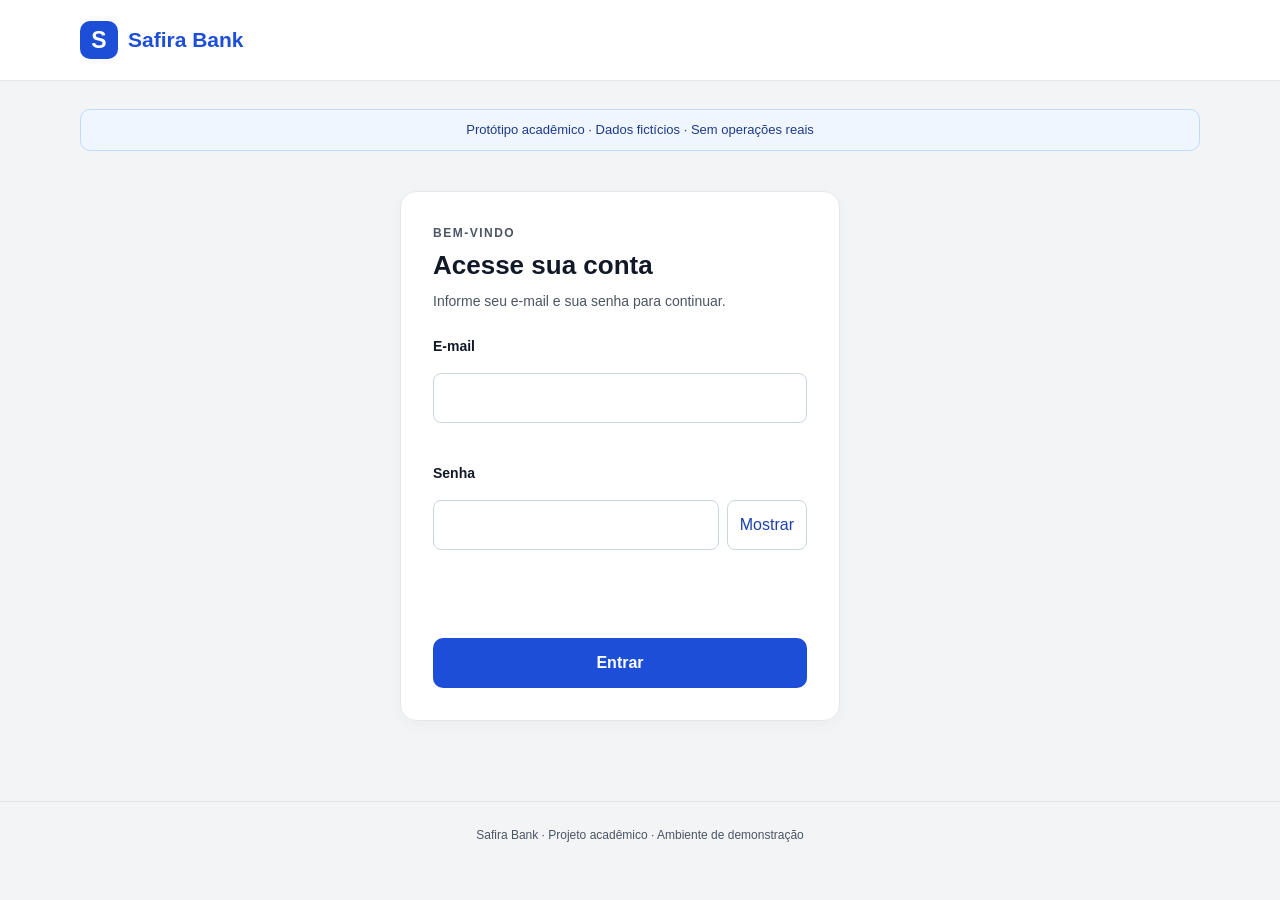
==== src/main/resources/static/index.html @ 4977d61d "Subindo Git" ====
<!DOCTYPE html>
<html lang="pt-BR">
<head>
    <meta charset="UTF-8">
    <meta name="viewport" content="width=device-width, initial-scale=1.0">

    <title>Safira Bank | Login</title>

    <link rel="stylesheet" href="css/style.css">
    <script src="js/app.js" defer></script>

    <style>
        .area-login {
            max-width: 480px;
            margin: 40px auto;
        }

        .cartao-login {
            padding: 32px;
        }

        .formulario-login {
            display: grid;
            gap: 20px;
            margin-top: 24px;
        }

        .formulario-login .campo {
            display: grid;
            gap: 8px;
        }

        .formulario-login label {
            font-weight: 600;
        }

        .formulario-login input {
            box-sizing: border-box;
            width: 100%;
            min-width: 0;
            padding: 12px;
            border: 1px solid #cbd5e1;
            border-radius: 8px;
            font: inherit;
        }

        .formulario-login input:focus-visible,
        .formulario-login button:focus-visible {
            outline: 3px solid #2563eb;
            outline-offset: 3px;
        }

        .grupo-senha {
            display: flex;
            align-items: stretch;
            gap: 8px;
        }

        .grupo-senha input {
            flex: 1;
        }

        .alternar-senha {
            padding: 0 12px;
            border: 1px solid #cbd5e1;
            border-radius: 8px;
            background: #fff;
            color: #1e40af;
            cursor: pointer;
            font: inherit;
        }

        .mensagem-login {
            min-height: 24px;
            margin: 0;
            overflow-wrap: anywhere;
        }
    </style>
</head>

<body>

<a class="pular-conteudo" href="#conteudo">
    Pular para o conteúdo
</a>

<header class="cabecalho-app">
    <div class="container cabecalho-conteudo">
        <a
            class="marca-app"
            href="index.html"
            aria-label="Safira Bank — Login"
        >
            <span class="icone-marca" aria-hidden="true">S</span>
            <span>Safira Bank</span>
        </a>
    </div>
</header>

<main id="conteudo" class="container conteudo-app" tabindex="-1">

    <div class="faixa-demonstracao">
        Protótipo acadêmico · Dados fictícios · Sem operações reais
    </div>

    <div class="area-login">
        <section
            class="cartao cartao-login"
            aria-labelledby="titulo-login"
        >
            <p class="sobretitulo">BEM-VINDO</p>

            <h1 id="titulo-login">Acesse sua conta</h1>

            <p class="texto-secundario">
                Informe seu e-mail e sua senha para continuar.
            </p>

            <noscript>
                <p>
                    Ative o JavaScript para realizar o login.
                </p>
            </noscript>

            <form
                id="form-login"
                class="formulario-login"
                method="post"
            >
                <div class="campo">
                    <label for="email">E-mail</label>

                    <input
                        id="email"
                        name="email"
                        type="email"
                        autocomplete="username"
                        autocapitalize="none"
                        spellcheck="false"
                        required
                    >
                </div>

                <div class="campo">
                    <label for="senha">Senha</label>

                    <div class="grupo-senha">
                        <input
                            id="senha"
                            name="senha"
                            type="password"
                            autocomplete="current-password"
                            required
                        >

                        <button
                            id="alternar-senha"
                            class="alternar-senha"
                            type="button"
                            aria-label="Mostrar senha"
                            aria-controls="senha"
                            aria-pressed="false"
                        >
                            Mostrar
                        </button>
                    </div>
                </div>

                <p
                    id="mensagem-login"
                    class="mensagem-login"
                    role="status"
                    aria-live="polite"
                    aria-atomic="true"
                ></p>

                <button
                    class="botao botao-primario"
                    type="submit"
                >
                    Entrar
                </button>
            </form>
        </section>
    </div>

</main>

<footer class="rodape-app">
    <div class="container">
        Safira Bank · Projeto acadêmico · Ambiente de demonstração
    </div>
</footer>

</body>
</html>
---- src/main/resources/static/css/style.css ----
:root {
    --cor-primaria: #1d4ed8;
    --cor-primaria-escura: #1e40af;
    --cor-fundo: #f3f4f6;
    --cor-superficie: #ffffff;
    --cor-texto: #111827;
    --cor-secundaria: #4b5563;
    --cor-borda: #d1d5db;
    --cor-foco: #93c5fd;
}

* {
    box-sizing: border-box;
}

body {
    margin: 0;
    font-family: Arial, Helvetica, sans-serif;
    color: var(--cor-texto);
    background-color: var(--cor-fundo);
    line-height: 1.5;
}

button,
input,
select,
textarea {
    font: inherit;
}

button,
a,
input {
    -webkit-tap-highlight-color: transparent;
}

.pagina-login {
    min-height: 100vh;
    min-height: 100dvh;
    display: flex;
    align-items: center;
    justify-content: center;
    padding: 32px 16px;
    background: radial-gradient(circle at top left, #dbeafe, transparent 45%),
    var(--cor-fundo);
}

.cartao-login {
    width: 100%;
    max-width: 440px;
    padding: 36px;
    background-color: var(--cor-superficie);
    border: 1px solid #e5e7eb;
    border-radius: 20px;
    box-shadow: 0 16px 48px rgba(15, 23, 42, 0.08);
}

.cabecalho-login {
    text-align: center;
    margin-bottom: 28px;
}

.simbolo-marca {
    width: 52px;
    height: 52px;
    display: grid;
    place-items: center;
    margin: 0 auto 12px;
    border-radius: 14px;
    background-color: var(--cor-primaria);
    color: white;
    font-size: 28px;
    font-weight: 700;
}

.nome-marca {
    margin: 0 0 24px;
    color: var(--cor-primaria);
    font-size: 22px;
    font-weight: 700;
}

h1 {
    margin: 0 0 10px;
    font-size: 26px;
    line-height: 1.2;
}

.texto-secundario {
    margin: 0;
    color: var(--cor-secundaria);
    font-size: 14px;
}

.campo {
    margin-bottom: 20px;
}

.campo label {
    display: block;
    margin-bottom: 8px;
    font-size: 14px;
    font-weight: 600;
}

.campo input {
    width: 100%;
    min-height: 48px;
    padding: 12px 14px;
    border: 1px solid var(--cor-borda);
    border-radius: 10px;
    background-color: white;
    color: var(--cor-texto);
}

.campo input::placeholder {
    color: #6b7280;
}

.campo input:focus {
    border-color: var(--cor-primaria);
    outline: 3px solid #dbeafe;
}

.campo-senha {
    position: relative;
}

.campo-senha input {
    padding-right: 96px;
}

.botao-mostrar-senha {
    position: absolute;
    top: 50%;
    right: 10px;
    transform: translateY(-50%);
    min-height: 36px;
    padding: 6px;
    border: none;
    border-radius: 6px;
    background: transparent;
    color: var(--cor-primaria);
    font-size: 13px;
    font-weight: 600;
    cursor: pointer;
}

.botao {
    display: inline-flex;
    align-items: center;
    justify-content: center;
    min-height: 48px;
    padding: 12px 20px;
    border: 1px solid transparent;
    border-radius: 10px;
    font-weight: 600;
    text-decoration: none;
    cursor: pointer;
    transition: background-color 0.2s;
}

.botao-primario {
    background-color: var(--cor-primaria);
    color: white;
}

.botao-primario:hover {
    background-color: var(--cor-primaria-escura);
}

#form-login .botao {
    width: 100%;
    margin-top: 4px;
}

button:focus-visible,
a:focus-visible {
    outline: 3px solid var(--cor-foco);
    outline-offset: 3px;
}

.aviso-prototipo {
    margin-top: 24px;
    padding: 14px;
    border: 1px solid #bfdbfe;
    border-radius: 10px;
    background-color: #eff6ff;
    color: #1e3a8a;
    font-size: 12px;
}

.aviso-prototipo p {
    margin: 6px 0 0;
}

.rodape-login {
    margin-top: 24px;
    color: var(--cor-secundaria);
    font-size: 12px;
    text-align: center;
}

@media (max-width: 480px) {
    .cartao-login {
        padding: 28px 22px;
    }

    h1 {
        font-size: 24px;
    }
}

/* Cabeçalho das páginas de operação */

.cabecalho-pagina {
    margin-bottom: 28px;
}

.cabecalho-pagina h1 {
    margin-bottom: 12px;
    font-size: 30px;
}

.link-voltar {
    display: inline-flex;
    align-items: center;
    gap: 6px;
    margin-bottom: 24px;
    border-radius: 4px;
    color: var(--cor-secundaria);
    font-size: 14px;
    text-decoration: none;
}

.link-voltar:hover {
    color: var(--cor-primaria);
    text-decoration: underline;
}

/* Etapas */

.etapas {
    display: flex;
    flex-wrap: wrap;
    gap: 24px;
    margin: 0 0 28px;
    padding: 0;
    list-style: none;
}

.etapa {
    display: flex;
    align-items: center;
    gap: 10px;
    color: var(--cor-secundaria);
    font-size: 14px;
}

.numero-etapa {
    width: 32px;
    height: 32px;
    display: grid;
    place-items: center;
    flex-shrink: 0;
    border: 1px solid var(--cor-borda);
    border-radius: 50%;
    background-color: white;
    font-weight: 700;
}

.etapa-atual {
    color: var(--cor-primaria);
    font-weight: 700;
}

.etapa-atual .numero-etapa {
    border-color: var(--cor-primaria);
    background-color: var(--cor-primaria);
    color: white;
}

/* Formulário de transferência */

.grade-transferencia {
    display: grid;
    grid-template-columns: minmax(0, 1.8fr) minmax(0, 1fr);
    align-items: start;
    gap: 24px;
}

.introducao-formulario {
    margin-bottom: 28px;
}

.grupo-formulario {
    min-width: 0;
    margin: 0 0 24px;
    padding: 0;
    border: none;
}

.grupo-formulario legend {
    width: 100%;
    margin-bottom: 18px;
    padding: 0 0 10px;
    border-bottom: 1px solid #e5e7eb;
    color: var(--cor-texto);
    font-size: 15px;
    font-weight: 700;
}

.grade-campos {
    display: grid;
    grid-template-columns: 1fr 1fr;
    gap: 20px;
}

.ajuda-campo {
    display: block;
    margin-top: 8px;
    color: var(--cor-secundaria);
    font-size: 12px;
    line-height: 1.5;
}

.rotulo-opcional {
    color: var(--cor-secundaria);
    font-size: 12px;
    font-weight: 400;
}

.campo textarea {
    display: block;
    width: 100%;
    min-height: 100px;
    padding: 12px 14px;
    border: 1px solid var(--cor-borda);
    border-radius: 10px;
    background-color: white;
    color: var(--cor-texto);
    resize: vertical;
}

.campo textarea::placeholder {
    color: #6b7280;
}

.campo textarea:focus {
    border-color: var(--cor-primaria);
    outline: 3px solid #dbeafe;
}

.acoes-formulario {
    display: flex;
    justify-content: space-between;
    gap: 16px;
    padding-top: 24px;
    border-top: 1px solid #e5e7eb;
}

.botao-secundario {
    border-color: var(--cor-borda);
    background-color: white;
    color: var(--cor-texto);
}

.botao-secundario:hover {
    background-color: #f3f4f6;
}

/* Resumo lateral */

.coluna-lateral {
    display: grid;
    gap: 20px;
}

.lista-resumo {
    margin: 24px 0;
}

.lista-resumo > div {
    display: flex;
    justify-content: space-between;
    gap: 16px;
    margin-bottom: 12px;
    font-size: 14px;
}

.lista-resumo dt {
    color: var(--cor-secundaria);
}

.lista-resumo dd {
    margin: 0;
    font-weight: 600;
    overflow-wrap: anywhere;
}

.saldo-lateral {
    padding-top: 20px;
    border-top: 1px solid #e5e7eb;
}

.saldo-lateral p {
    margin: 0 0 6px;
    color: var(--cor-secundaria);
    font-size: 13px;
}

.saldo-lateral strong {
    color: var(--cor-primaria);
    font-size: 26px;
}

.aviso-lateral {
    margin-top: 0;
}

/* Ajustes para dispositivos menores */

@media (max-width: 850px) {
    .grade-transferencia {
        grid-template-columns: 1fr;
    }
}

@media (max-width: 560px) {
    .cabecalho-pagina h1 {
        font-size: 26px;
    }

    .grade-campos {
        grid-template-columns: 1fr;
        gap: 0;
    }

    .etapas {
        gap: 16px;
    }

    .etapa {
        font-size: 12px;
    }

    .acoes-formulario {
        flex-direction: column-reverse;
    }

    .acoes-formulario .botao {
        width: 100%;
    }
}

/* Estrutura compartilhada das páginas internas */

.container {
    width: min(1120px, calc(100% - 40px));
    margin-inline: auto;
}

.pular-conteudo {
    position: absolute;
    top: -100px;
    left: 16px;
    z-index: 10;
    padding: 12px 16px;
    border-radius: 8px;
    background-color: white;
    color: var(--cor-primaria);
}

.pular-conteudo:focus {
    top: 12px;
}

.cabecalho-app {
    background-color: white;
    border-bottom: 1px solid #e5e7eb;
}

.cabecalho-conteudo {
    min-height: 80px;
    display: flex;
    align-items: center;
    justify-content: space-between;
    gap: 24px;
}

.marca-app {
    display: inline-flex;
    align-items: center;
    gap: 10px;
    color: var(--cor-primaria);
    font-size: 21px;
    font-weight: 700;
    text-decoration: none;
    white-space: nowrap;
}

.icone-marca {
    width: 38px;
    height: 38px;
    display: grid;
    place-items: center;
    border-radius: 10px;
    background-color: var(--cor-primaria);
    color: white;
    font-size: 23px;
}

.menu-principal {
    display: flex;
    align-items: center;
    flex-wrap: wrap;
    gap: 8px;
}

.menu-principal a {
    padding: 10px 12px;
    border-radius: 8px;
    color: var(--cor-secundaria);
    font-size: 14px;
    font-weight: 600;
    text-decoration: none;
}

.menu-principal a:hover {
    background-color: #f3f4f6;
    color: var(--cor-primaria);
}

.menu-principal a[aria-current="page"] {
    background-color: #eff6ff;
    color: var(--cor-primaria);
}

.conteudo-app {
    padding-block: 28px 40px;
}

.faixa-demonstracao {
    margin-bottom: 28px;
    padding: 10px 16px;
    border: 1px solid #bfdbfe;
    border-radius: 10px;
    background-color: #eff6ff;
    color: #1e3a8a;
    font-size: 13px;
    text-align: center;
}

.sobretitulo {
    margin: 0 0 8px;
    color: var(--cor-secundaria);
    font-size: 12px;
    font-weight: 700;
    letter-spacing: 1.5px;
}

/* Apresentação da página inicial */

.saudacao {
    display: flex;
    align-items: center;
    justify-content: space-between;
    gap: 20px;
    margin-bottom: 28px;
}

.saudacao h1 {
    margin-bottom: 10px;
    font-size: 32px;
}

.etiqueta {
    padding: 7px 12px;
    border: 1px solid var(--cor-borda);
    border-radius: 999px;
    background-color: white;
    color: var(--cor-secundaria);
    font-size: 12px;
    white-space: nowrap;
}

/* Cartões */

.grade-resumo {
    display: grid;
    grid-template-columns: 1.15fr 1fr;
    gap: 24px;
    margin-bottom: 28px;
}

.cartao {
    min-width: 0;
    padding: 28px;
    border: 1px solid #e5e7eb;
    border-radius: 16px;
    background-color: white;
    box-shadow: 0 4px 16px rgba(15, 23, 42, 0.03);
}

.cartao h2 {
    margin: 0 0 10px;
    font-size: 20px;
    line-height: 1.3;
}

.cartao-saldo {
    background-color: #1e40af;
    border-color: #1e40af;
    color: white;
}

.cartao-saldo .titulo-discreto {
    color: #dbeafe;
    font-size: 15px;
    font-weight: 400;
}

.valor-saldo {
    margin: 16px 0;
    font-size: clamp(32px, 5vw, 42px);
    font-weight: 700;
    line-height: 1.2;
}

.dados-conta {
    margin: 0;
    color: #dbeafe;
    font-size: 14px;
}

.dados-conta span {
    margin-inline: 6px;
}

.separador-saldo {
    height: 1px;
    margin-block: 24px 16px;
    background-color: rgba(255, 255, 255, 0.25);
}

.nota-saldo {
    margin: 0;
    color: #dbeafe;
    font-size: 12px;
}

.cartao-acao {
    display: flex;
    flex-direction: column;
    align-items: flex-start;
}

.icone-acao {
    width: 42px;
    height: 42px;
    display: grid;
    place-items: center;
    margin-bottom: 16px;
    border-radius: 12px;
    background-color: #eff6ff;
    color: var(--cor-primaria);
    font-size: 25px;
}

.cartao-acao .texto-secundario {
    margin-bottom: 22px;
}

.cartao-acao .botao {
    margin-top: auto;
}

/* Cabeçalho de seção e links */

.cabecalho-secao {
    display: flex;
    align-items: center;
    justify-content: space-between;
    gap: 20px;
    margin-bottom: 24px;
}

.link-texto {
    border-radius: 4px;
    color: var(--cor-primaria);
    font-size: 14px;
    font-weight: 600;
    text-decoration: none;
    white-space: nowrap;
}

.link-texto:hover {
    text-decoration: underline;
}

/* Tabela de movimentações */

.tabela-responsiva {
    overflow-x: auto;
    border-radius: 8px;
}

.tabela-responsiva:focus-visible {
    outline: 3px solid var(--cor-foco);
    outline-offset: 3px;
}

.tabela {
    width: 100%;
    min-width: 640px;
    border-collapse: collapse;
    text-align: left;
    font-size: 14px;
}

.tabela th {
    padding: 12px 16px;
    border-bottom: 1px solid #e5e7eb;
    background-color: #f9fafb;
    color: var(--cor-secundaria);
    font-size: 12px;
    font-weight: 600;
}

.tabela td {
    padding: 18px 16px;
    border-bottom: 1px solid #e5e7eb;
    vertical-align: middle;
}

.tabela tbody tr:last-child td {
    border-bottom: none;
}

.descricao-principal {
    display: block;
    font-weight: 600;
}

.descricao-detalhe {
    display: block;
    margin-top: 4px;
    color: var(--cor-secundaria);
    font-size: 12px;
    font-weight: 400;
}

.valor-saida,
.valor-entrada,
.valor-neutro {
    font-weight: 600;
    white-space: nowrap;
}

.valor-saida {
    color: #b91c1c;
}

.valor-entrada {
    color: #166534;
}

.valor-neutro {
    color: var(--cor-secundaria);
}

.status {
    display: inline-block;
    padding: 5px 10px;
    border-radius: 999px;
    font-size: 12px;
    font-weight: 600;
    white-space: nowrap;
}

.status-concluida {
    background-color: #dcfce7;
    color: #166534;
}

.status-cancelada {
    background-color: #f3f4f6;
    color: #4b5563;
}

/* Avisos */

.aviso-cuidado {
    display: flex;
    align-items: flex-start;
    gap: 14px;
    margin-top: 24px;
    padding: 20px;
    border: 1px solid #fde68a;
    border-radius: 12px;
    background-color: #fffbeb;
    color: #78350f;
}

.icone-aviso {
    flex-shrink: 0;
    width: 28px;
    height: 28px;
    display: grid;
    place-items: center;
    border: 2px solid currentColor;
    border-radius: 50%;
    font-weight: 700;
}

.aviso-cuidado h2 {
    margin: 0 0 6px;
    font-size: 15px;
}

.aviso-cuidado p {
    margin: 0;
    font-size: 14px;
}

.aviso-cuidado.aviso-lateral {
    margin-top: 0;
}

/* Rodapé e texto para leitores de tela */

.rodape-app {
    padding-block: 24px;
    border-top: 1px solid #e5e7eb;
    color: var(--cor-secundaria);
    font-size: 12px;
    text-align: center;
}

.somente-leitor {
    position: absolute;
    width: 1px;
    height: 1px;
    padding: 0;
    margin: -1px;
    overflow: hidden;
    clip: rect(0, 0, 0, 0);
    white-space: nowrap;
    border: 0;
}

/* Responsividade das páginas internas */

@media (max-width: 800px) {
    .cabecalho-conteudo {
        flex-direction: column;
        align-items: flex-start;
        gap: 16px;
        padding-block: 20px;
    }

    .grade-resumo {
        grid-template-columns: 1fr;
    }
}

@media (max-width: 560px) {
    .container {
        width: calc(100% - 28px);
    }

    .menu-principal {
        gap: 4px;
    }

    .menu-principal a {
        padding: 8px;
        font-size: 12px;
    }

    .saudacao,
    .cabecalho-secao {
        align-items: flex-start;
        flex-direction: column;
    }

    .saudacao h1 {
        font-size: 28px;
    }

    .cartao {
        padding: 22px 18px;
    }

    .cartao-acao .botao {
        width: 100%;
    }
}

/* Tela de confirmação */

[hidden] {
    display: none !important;
}

.cartao-confirmacao {
    width: 100%;
    max-width: 760px;
    margin-inline: auto;
}

.valor-confirmacao {
    display: flex;
    flex-direction: column;
    gap: 8px;
    margin-top: 24px;
    padding: 22px;
    border-radius: 12px;
    background-color: #eff6ff;
}

.valor-confirmacao span {
    color: var(--cor-secundaria);
    font-size: 14px;
}

.valor-confirmacao strong {
    color: var(--cor-primaria);
    font-size: clamp(28px, 5vw, 36px);
    overflow-wrap: anywhere;
}

.resumo-confirmacao {
    margin-block: 28px;
}

.resumo-confirmacao > div {
    padding-bottom: 14px;
    border-bottom: 1px solid #e5e7eb;
}

.resumo-confirmacao dd {
    max-width: 60%;
    text-align: right;
    white-space: pre-wrap;
}

.opcao-confirmacao {
    display: flex;
    align-items: flex-start;
    gap: 12px;
    margin-block: 24px;
    font-size: 14px;
    cursor: pointer;
}

.opcao-confirmacao input {
    flex-shrink: 0;
    width: 18px;
    height: 18px;
    margin: 2px 0 0;
    accent-color: var(--cor-primaria);
}

.botao:disabled {
    opacity: 0.55;
    cursor: not-allowed;
}

.espacamento-superior {
    margin-top: 24px;
}

.resultado-confirmacao {
    text-align: center;
}

.icone-resultado {
    width: 64px;
    height: 64px;
    display: grid;
    place-items: center;
    margin: 0 auto 20px;
    border-radius: 50%;
    background-color: #dcfce7;
    color: #166534;
    font-size: 32px;
    font-weight: 700;
}

@media (max-width: 560px) {
    .resumo-confirmacao > div {
        flex-direction: column;
        gap: 6px;
    }

    .resumo-confirmacao dd {
        max-width: 100%;
        text-align: left;
    }
}

/* Histórico de transações */

.barra-filtros {
    display: flex;
    align-items: flex-end;
    justify-content: space-between;
    flex-wrap: wrap;
    gap: 16px;
    margin-bottom: 24px;
    padding: 18px;
    border: 1px solid #e5e7eb;
    border-radius: 12px;
    background-color: #f9fafb;
}

.filtro-status {
    width: 240px;
    max-width: 100%;
    margin-bottom: 0;
}

.campo select {
    width: 100%;
    min-height: 48px;
    padding: 10px 14px;
    border: 1px solid var(--cor-borda);
    border-radius: 10px;
    background-color: white;
    color: var(--cor-texto);
    cursor: pointer;
}

.campo select:focus {
    border-color: var(--cor-primaria);
    outline: 3px solid #dbeafe;
}

.barra-filtros > p {
    padding-bottom: 12px;
}

.estado-vazio {
    margin: 20px 0;
    padding: 32px 20px;
    border: 1px dashed var(--cor-borda);
    border-radius: 12px;
    color: var(--cor-secundaria);
    text-align: center;
}

.nota-historico {
    margin-top: 24px;
    padding-top: 16px;
    border-top: 1px solid #e5e7eb;
}

.nota-historico p {
    margin: 0;
    color: var(--cor-secundaria);
    font-size: 12px;
}

@media (max-width: 560px) {
    .barra-filtros {
        align-items: stretch;
        flex-direction: column;
    }

    .filtro-status {
        width: 100%;
    }

    .barra-filtros > p {
        padding-bottom: 0;
    }
}
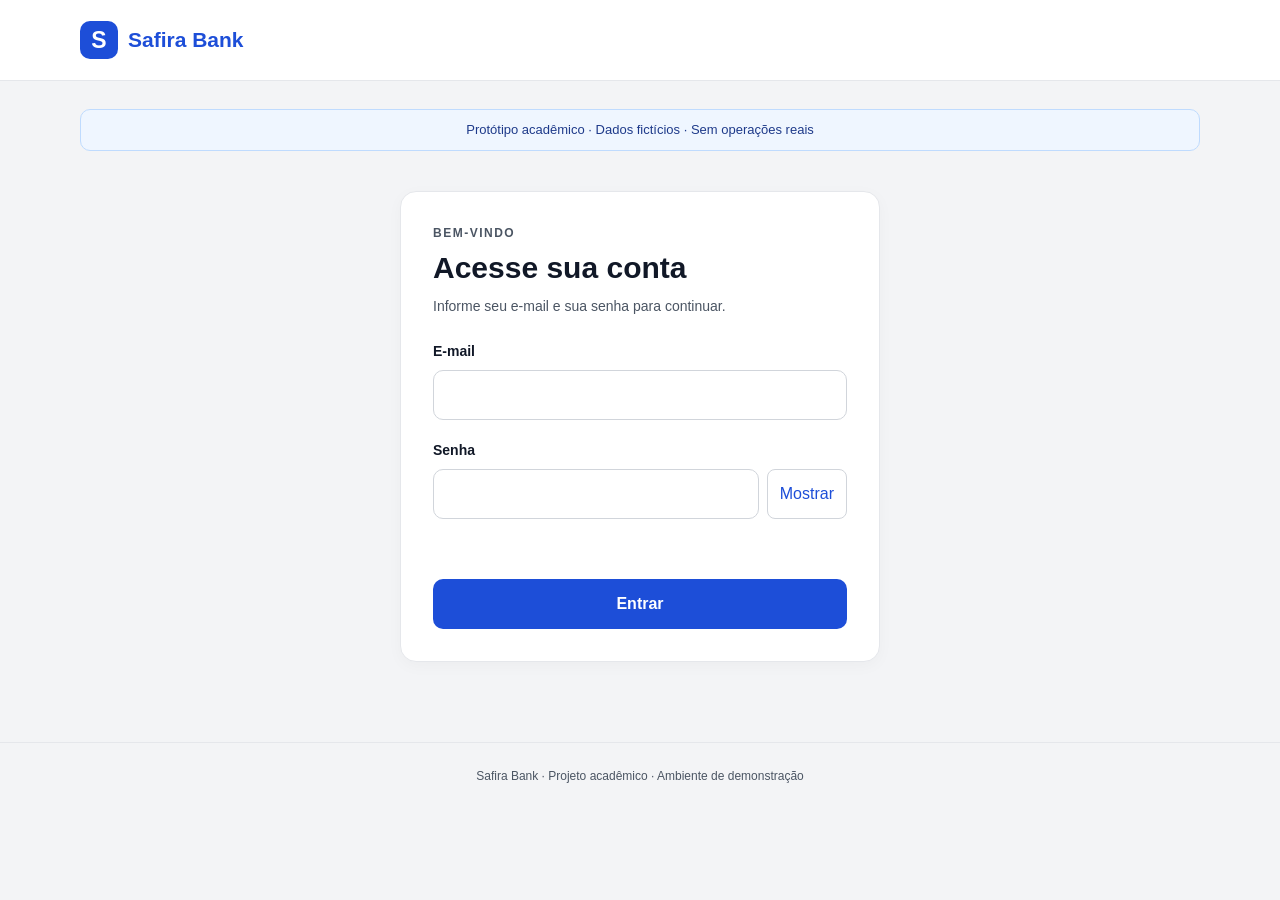
==== commit 7caeb74d: "Atualizando os arquivos" ====
--- a/src/main/resources/static/index.html
+++ b/src/main/resources/static/index.html
@@ -1,196 +1,4 @@
 <!DOCTYPE html>
-<html lang="pt-BR">
-<head>
-    <meta charset="UTF-8">
-    <meta name="viewport" content="width=device-width, initial-scale=1.0">
-
-    <title>Safira Bank | Login</title>
-
-    <link rel="stylesheet" href="css/style.css">
-    <script src="js/app.js" defer></script>
-
-    <style>
-        .area-login {
-            max-width: 480px;
-            margin: 40px auto;
-        }
-
-        .cartao-login {
-            padding: 32px;
-        }
-
-        .formulario-login {
-            display: grid;
-            gap: 20px;
-            margin-top: 24px;
-        }
-
-        .formulario-login .campo {
-            display: grid;
-            gap: 8px;
-        }
-
-        .formulario-login label {
-            font-weight: 600;
-        }
-
-        .formulario-login input {
-            box-sizing: border-box;
-            width: 100%;
-            min-width: 0;
-            padding: 12px;
-            border: 1px solid #cbd5e1;
-            border-radius: 8px;
-            font: inherit;
-        }
-
-        .formulario-login input:focus-visible,
-        .formulario-login button:focus-visible {
-            outline: 3px solid #2563eb;
-            outline-offset: 3px;
-        }
-
-        .grupo-senha {
-            display: flex;
-            align-items: stretch;
-            gap: 8px;
-        }
-
-        .grupo-senha input {
-            flex: 1;
-        }
-
-        .alternar-senha {
-            padding: 0 12px;
-            border: 1px solid #cbd5e1;
-            border-radius: 8px;
-            background: #fff;
-            color: #1e40af;
-            cursor: pointer;
-            font: inherit;
-        }
-
-        .mensagem-login {
-            min-height: 24px;
-            margin: 0;
-            overflow-wrap: anywhere;
-        }
-    </style>
-</head>
-
-<body>
-
-<a class="pular-conteudo" href="#conteudo">
-    Pular para o conteúdo
-</a>
-
-<header class="cabecalho-app">
-    <div class="container cabecalho-conteudo">
-        <a
-            class="marca-app"
-            href="index.html"
-            aria-label="Safira Bank — Login"
-        >
-            <span class="icone-marca" aria-hidden="true">S</span>
-            <span>Safira Bank</span>
-        </a>
-    </div>
-</header>
-
-<main id="conteudo" class="container conteudo-app" tabindex="-1">
-
-    <div class="faixa-demonstracao">
-        Protótipo acadêmico · Dados fictícios · Sem operações reais
-    </div>
-
-    <div class="area-login">
-        <section
-            class="cartao cartao-login"
-            aria-labelledby="titulo-login"
-        >
-            <p class="sobretitulo">BEM-VINDO</p>
-
-            <h1 id="titulo-login">Acesse sua conta</h1>
-
-            <p class="texto-secundario">
-                Informe seu e-mail e sua senha para continuar.
-            </p>
-
-            <noscript>
-                <p>
-                    Ative o JavaScript para realizar o login.
-                </p>
-            </noscript>
-
-            <form
-                id="form-login"
-                class="formulario-login"
-                method="post"
-            >
-                <div class="campo">
-                    <label for="email">E-mail</label>
-
-                    <input
-                        id="email"
-                        name="email"
-                        type="email"
-                        autocomplete="username"
-                        autocapitalize="none"
-                        spellcheck="false"
-                        required
-                    >
-                </div>
-
-                <div class="campo">
-                    <label for="senha">Senha</label>
-
-                    <div class="grupo-senha">
-                        <input
-                            id="senha"
-                            name="senha"
-                            type="password"
-                            autocomplete="current-password"
-                            required
-                        >
-
-                        <button
-                            id="alternar-senha"
-                            class="alternar-senha"
-                            type="button"
-                            aria-label="Mostrar senha"
-                            aria-controls="senha"
-                            aria-pressed="false"
-                        >
-                            Mostrar
-                        </button>
-                    </div>
-                </div>
-
-                <p
-                    id="mensagem-login"
-                    class="mensagem-login"
-                    role="status"
-                    aria-live="polite"
-                    aria-atomic="true"
-                ></p>
-
-                <button
-                    class="botao botao-primario"
-                    type="submit"
-                >
-                    Entrar
-                </button>
-            </form>
-        </section>
-    </div>
-
-</main>
-
-<footer class="rodape-app">
-    <div class="container">
-        Safira Bank · Projeto acadêmico · Ambiente de demonstração
-    </div>
-</footer>
-
-</body>
-</html>+<html lang="pt-BR"><head><meta charset="UTF-8"><meta name="viewport" content="width=device-width, initial-scale=1.0"><title>Safira Bank | Login</title><link rel="stylesheet" href="css/style.css"><script src="js/app.js" defer></script></head>
+<body><a class="pular-conteudo" href="#conteudo">Pular para o conteúdo</a><header class="cabecalho-app"><div class="container cabecalho-conteudo"><a class="marca-app" href="index.html" aria-label="Safira Bank"><span class="icone-marca" aria-hidden="true">S</span><span>Safira Bank</span></a></div></header>
+<main id="conteudo" class="container conteudo-app" tabindex="-1"><div class="faixa-demonstracao">Protótipo acadêmico · Dados fictícios · Sem operações reais</div><noscript><p>Ative o JavaScript para utilizar este protótipo.</p></noscript><div class="area-login"><section class="cartao cartao-login" aria-labelledby="titulo-login"><p class="sobretitulo">BEM-VINDO</p><h1 id="titulo-login">Acesse sua conta</h1><p class="texto-secundario">Informe seu e-mail e sua senha para continuar.</p><form id="form-login" class="formulario-login" method="post"><div class="campo"><label for="email">E-mail</label><input id="email" name="email" type="email" autocomplete="username" autocapitalize="none" spellcheck="false" required></div><div class="campo"><label for="senha">Senha</label><div class="grupo-senha"><input id="senha" name="senha" type="password" autocomplete="current-password" required><button id="alternar-senha" class="alternar-senha" type="button" aria-controls="senha" aria-label="Mostrar senha" aria-pressed="false">Mostrar</button></div></div><p id="mensagem-login" class="mensagem-login" role="status" aria-live="polite" aria-atomic="true"></p><button class="botao botao-primario" type="submit">Entrar</button></form></section></div></main><footer class="rodape-app"><div class="container">Safira Bank · Projeto acadêmico · Ambiente de demonstração</div></footer></body></html>
--- a/src/main/resources/static/css/style.css
+++ b/src/main/resources/static/css/style.css
@@ -1,1078 +1,3 @@
-:root {
-    --cor-primaria: #1d4ed8;
-    --cor-primaria-escura: #1e40af;
-    --cor-fundo: #f3f4f6;
-    --cor-superficie: #ffffff;
-    --cor-texto: #111827;
-    --cor-secundaria: #4b5563;
-    --cor-borda: #d1d5db;
-    --cor-foco: #93c5fd;
-}
-
-* {
-    box-sizing: border-box;
-}
-
-body {
-    margin: 0;
-    font-family: Arial, Helvetica, sans-serif;
-    color: var(--cor-texto);
-    background-color: var(--cor-fundo);
-    line-height: 1.5;
-}
-
-button,
-input,
-select,
-textarea {
-    font: inherit;
-}
-
-button,
-a,
-input {
-    -webkit-tap-highlight-color: transparent;
-}
-
-.pagina-login {
-    min-height: 100vh;
-    min-height: 100dvh;
-    display: flex;
-    align-items: center;
-    justify-content: center;
-    padding: 32px 16px;
-    background: radial-gradient(circle at top left, #dbeafe, transparent 45%),
-    var(--cor-fundo);
-}
-
-.cartao-login {
-    width: 100%;
-    max-width: 440px;
-    padding: 36px;
-    background-color: var(--cor-superficie);
-    border: 1px solid #e5e7eb;
-    border-radius: 20px;
-    box-shadow: 0 16px 48px rgba(15, 23, 42, 0.08);
-}
-
-.cabecalho-login {
-    text-align: center;
-    margin-bottom: 28px;
-}
-
-.simbolo-marca {
-    width: 52px;
-    height: 52px;
-    display: grid;
-    place-items: center;
-    margin: 0 auto 12px;
-    border-radius: 14px;
-    background-color: var(--cor-primaria);
-    color: white;
-    font-size: 28px;
-    font-weight: 700;
-}
-
-.nome-marca {
-    margin: 0 0 24px;
-    color: var(--cor-primaria);
-    font-size: 22px;
-    font-weight: 700;
-}
-
-h1 {
-    margin: 0 0 10px;
-    font-size: 26px;
-    line-height: 1.2;
-}
-
-.texto-secundario {
-    margin: 0;
-    color: var(--cor-secundaria);
-    font-size: 14px;
-}
-
-.campo {
-    margin-bottom: 20px;
-}
-
-.campo label {
-    display: block;
-    margin-bottom: 8px;
-    font-size: 14px;
-    font-weight: 600;
-}
-
-.campo input {
-    width: 100%;
-    min-height: 48px;
-    padding: 12px 14px;
-    border: 1px solid var(--cor-borda);
-    border-radius: 10px;
-    background-color: white;
-    color: var(--cor-texto);
-}
-
-.campo input::placeholder {
-    color: #6b7280;
-}
-
-.campo input:focus {
-    border-color: var(--cor-primaria);
-    outline: 3px solid #dbeafe;
-}
-
-.campo-senha {
-    position: relative;
-}
-
-.campo-senha input {
-    padding-right: 96px;
-}
-
-.botao-mostrar-senha {
-    position: absolute;
-    top: 50%;
-    right: 10px;
-    transform: translateY(-50%);
-    min-height: 36px;
-    padding: 6px;
-    border: none;
-    border-radius: 6px;
-    background: transparent;
-    color: var(--cor-primaria);
-    font-size: 13px;
-    font-weight: 600;
-    cursor: pointer;
-}
-
-.botao {
-    display: inline-flex;
-    align-items: center;
-    justify-content: center;
-    min-height: 48px;
-    padding: 12px 20px;
-    border: 1px solid transparent;
-    border-radius: 10px;
-    font-weight: 600;
-    text-decoration: none;
-    cursor: pointer;
-    transition: background-color 0.2s;
-}
-
-.botao-primario {
-    background-color: var(--cor-primaria);
-    color: white;
-}
-
-.botao-primario:hover {
-    background-color: var(--cor-primaria-escura);
-}
-
-#form-login .botao {
-    width: 100%;
-    margin-top: 4px;
-}
-
-button:focus-visible,
-a:focus-visible {
-    outline: 3px solid var(--cor-foco);
-    outline-offset: 3px;
-}
-
-.aviso-prototipo {
-    margin-top: 24px;
-    padding: 14px;
-    border: 1px solid #bfdbfe;
-    border-radius: 10px;
-    background-color: #eff6ff;
-    color: #1e3a8a;
-    font-size: 12px;
-}
-
-.aviso-prototipo p {
-    margin: 6px 0 0;
-}
-
-.rodape-login {
-    margin-top: 24px;
-    color: var(--cor-secundaria);
-    font-size: 12px;
-    text-align: center;
-}
-
-@media (max-width: 480px) {
-    .cartao-login {
-        padding: 28px 22px;
-    }
-
-    h1 {
-        font-size: 24px;
-    }
-}
-
-/* Cabeçalho das páginas de operação */
-
-.cabecalho-pagina {
-    margin-bottom: 28px;
-}
-
-.cabecalho-pagina h1 {
-    margin-bottom: 12px;
-    font-size: 30px;
-}
-
-.link-voltar {
-    display: inline-flex;
-    align-items: center;
-    gap: 6px;
-    margin-bottom: 24px;
-    border-radius: 4px;
-    color: var(--cor-secundaria);
-    font-size: 14px;
-    text-decoration: none;
-}
-
-.link-voltar:hover {
-    color: var(--cor-primaria);
-    text-decoration: underline;
-}
-
-/* Etapas */
-
-.etapas {
-    display: flex;
-    flex-wrap: wrap;
-    gap: 24px;
-    margin: 0 0 28px;
-    padding: 0;
-    list-style: none;
-}
-
-.etapa {
-    display: flex;
-    align-items: center;
-    gap: 10px;
-    color: var(--cor-secundaria);
-    font-size: 14px;
-}
-
-.numero-etapa {
-    width: 32px;
-    height: 32px;
-    display: grid;
-    place-items: center;
-    flex-shrink: 0;
-    border: 1px solid var(--cor-borda);
-    border-radius: 50%;
-    background-color: white;
-    font-weight: 700;
-}
-
-.etapa-atual {
-    color: var(--cor-primaria);
-    font-weight: 700;
-}
-
-.etapa-atual .numero-etapa {
-    border-color: var(--cor-primaria);
-    background-color: var(--cor-primaria);
-    color: white;
-}
-
-/* Formulário de transferência */
-
-.grade-transferencia {
-    display: grid;
-    grid-template-columns: minmax(0, 1.8fr) minmax(0, 1fr);
-    align-items: start;
-    gap: 24px;
-}
-
-.introducao-formulario {
-    margin-bottom: 28px;
-}
-
-.grupo-formulario {
-    min-width: 0;
-    margin: 0 0 24px;
-    padding: 0;
-    border: none;
-}
-
-.grupo-formulario legend {
-    width: 100%;
-    margin-bottom: 18px;
-    padding: 0 0 10px;
-    border-bottom: 1px solid #e5e7eb;
-    color: var(--cor-texto);
-    font-size: 15px;
-    font-weight: 700;
-}
-
-.grade-campos {
-    display: grid;
-    grid-template-columns: 1fr 1fr;
-    gap: 20px;
-}
-
-.ajuda-campo {
-    display: block;
-    margin-top: 8px;
-    color: var(--cor-secundaria);
-    font-size: 12px;
-    line-height: 1.5;
-}
-
-.rotulo-opcional {
-    color: var(--cor-secundaria);
-    font-size: 12px;
-    font-weight: 400;
-}
-
-.campo textarea {
-    display: block;
-    width: 100%;
-    min-height: 100px;
-    padding: 12px 14px;
-    border: 1px solid var(--cor-borda);
-    border-radius: 10px;
-    background-color: white;
-    color: var(--cor-texto);
-    resize: vertical;
-}
-
-.campo textarea::placeholder {
-    color: #6b7280;
-}
-
-.campo textarea:focus {
-    border-color: var(--cor-primaria);
-    outline: 3px solid #dbeafe;
-}
-
-.acoes-formulario {
-    display: flex;
-    justify-content: space-between;
-    gap: 16px;
-    padding-top: 24px;
-    border-top: 1px solid #e5e7eb;
-}
-
-.botao-secundario {
-    border-color: var(--cor-borda);
-    background-color: white;
-    color: var(--cor-texto);
-}
-
-.botao-secundario:hover {
-    background-color: #f3f4f6;
-}
-
-/* Resumo lateral */
-
-.coluna-lateral {
-    display: grid;
-    gap: 20px;
-}
-
-.lista-resumo {
-    margin: 24px 0;
-}
-
-.lista-resumo > div {
-    display: flex;
-    justify-content: space-between;
-    gap: 16px;
-    margin-bottom: 12px;
-    font-size: 14px;
-}
-
-.lista-resumo dt {
-    color: var(--cor-secundaria);
-}
-
-.lista-resumo dd {
-    margin: 0;
-    font-weight: 600;
-    overflow-wrap: anywhere;
-}
-
-.saldo-lateral {
-    padding-top: 20px;
-    border-top: 1px solid #e5e7eb;
-}
-
-.saldo-lateral p {
-    margin: 0 0 6px;
-    color: var(--cor-secundaria);
-    font-size: 13px;
-}
-
-.saldo-lateral strong {
-    color: var(--cor-primaria);
-    font-size: 26px;
-}
-
-.aviso-lateral {
-    margin-top: 0;
-}
-
-/* Ajustes para dispositivos menores */
-
-@media (max-width: 850px) {
-    .grade-transferencia {
-        grid-template-columns: 1fr;
-    }
-}
-
-@media (max-width: 560px) {
-    .cabecalho-pagina h1 {
-        font-size: 26px;
-    }
-
-    .grade-campos {
-        grid-template-columns: 1fr;
-        gap: 0;
-    }
-
-    .etapas {
-        gap: 16px;
-    }
-
-    .etapa {
-        font-size: 12px;
-    }
-
-    .acoes-formulario {
-        flex-direction: column-reverse;
-    }
-
-    .acoes-formulario .botao {
-        width: 100%;
-    }
-}
-
-/* Estrutura compartilhada das páginas internas */
-
-.container {
-    width: min(1120px, calc(100% - 40px));
-    margin-inline: auto;
-}
-
-.pular-conteudo {
-    position: absolute;
-    top: -100px;
-    left: 16px;
-    z-index: 10;
-    padding: 12px 16px;
-    border-radius: 8px;
-    background-color: white;
-    color: var(--cor-primaria);
-}
-
-.pular-conteudo:focus {
-    top: 12px;
-}
-
-.cabecalho-app {
-    background-color: white;
-    border-bottom: 1px solid #e5e7eb;
-}
-
-.cabecalho-conteudo {
-    min-height: 80px;
-    display: flex;
-    align-items: center;
-    justify-content: space-between;
-    gap: 24px;
-}
-
-.marca-app {
-    display: inline-flex;
-    align-items: center;
-    gap: 10px;
-    color: var(--cor-primaria);
-    font-size: 21px;
-    font-weight: 700;
-    text-decoration: none;
-    white-space: nowrap;
-}
-
-.icone-marca {
-    width: 38px;
-    height: 38px;
-    display: grid;
-    place-items: center;
-    border-radius: 10px;
-    background-color: var(--cor-primaria);
-    color: white;
-    font-size: 23px;
-}
-
-.menu-principal {
-    display: flex;
-    align-items: center;
-    flex-wrap: wrap;
-    gap: 8px;
-}
-
-.menu-principal a {
-    padding: 10px 12px;
-    border-radius: 8px;
-    color: var(--cor-secundaria);
-    font-size: 14px;
-    font-weight: 600;
-    text-decoration: none;
-}
-
-.menu-principal a:hover {
-    background-color: #f3f4f6;
-    color: var(--cor-primaria);
-}
-
-.menu-principal a[aria-current="page"] {
-    background-color: #eff6ff;
-    color: var(--cor-primaria);
-}
-
-.conteudo-app {
-    padding-block: 28px 40px;
-}
-
-.faixa-demonstracao {
-    margin-bottom: 28px;
-    padding: 10px 16px;
-    border: 1px solid #bfdbfe;
-    border-radius: 10px;
-    background-color: #eff6ff;
-    color: #1e3a8a;
-    font-size: 13px;
-    text-align: center;
-}
-
-.sobretitulo {
-    margin: 0 0 8px;
-    color: var(--cor-secundaria);
-    font-size: 12px;
-    font-weight: 700;
-    letter-spacing: 1.5px;
-}
-
-/* Apresentação da página inicial */
-
-.saudacao {
-    display: flex;
-    align-items: center;
-    justify-content: space-between;
-    gap: 20px;
-    margin-bottom: 28px;
-}
-
-.saudacao h1 {
-    margin-bottom: 10px;
-    font-size: 32px;
-}
-
-.etiqueta {
-    padding: 7px 12px;
-    border: 1px solid var(--cor-borda);
-    border-radius: 999px;
-    background-color: white;
-    color: var(--cor-secundaria);
-    font-size: 12px;
-    white-space: nowrap;
-}
-
-/* Cartões */
-
-.grade-resumo {
-    display: grid;
-    grid-template-columns: 1.15fr 1fr;
-    gap: 24px;
-    margin-bottom: 28px;
-}
-
-.cartao {
-    min-width: 0;
-    padding: 28px;
-    border: 1px solid #e5e7eb;
-    border-radius: 16px;
-    background-color: white;
-    box-shadow: 0 4px 16px rgba(15, 23, 42, 0.03);
-}
-
-.cartao h2 {
-    margin: 0 0 10px;
-    font-size: 20px;
-    line-height: 1.3;
-}
-
-.cartao-saldo {
-    background-color: #1e40af;
-    border-color: #1e40af;
-    color: white;
-}
-
-.cartao-saldo .titulo-discreto {
-    color: #dbeafe;
-    font-size: 15px;
-    font-weight: 400;
-}
-
-.valor-saldo {
-    margin: 16px 0;
-    font-size: clamp(32px, 5vw, 42px);
-    font-weight: 700;
-    line-height: 1.2;
-}
-
-.dados-conta {
-    margin: 0;
-    color: #dbeafe;
-    font-size: 14px;
-}
-
-.dados-conta span {
-    margin-inline: 6px;
-}
-
-.separador-saldo {
-    height: 1px;
-    margin-block: 24px 16px;
-    background-color: rgba(255, 255, 255, 0.25);
-}
-
-.nota-saldo {
-    margin: 0;
-    color: #dbeafe;
-    font-size: 12px;
-}
-
-.cartao-acao {
-    display: flex;
-    flex-direction: column;
-    align-items: flex-start;
-}
-
-.icone-acao {
-    width: 42px;
-    height: 42px;
-    display: grid;
-    place-items: center;
-    margin-bottom: 16px;
-    border-radius: 12px;
-    background-color: #eff6ff;
-    color: var(--cor-primaria);
-    font-size: 25px;
-}
-
-.cartao-acao .texto-secundario {
-    margin-bottom: 22px;
-}
-
-.cartao-acao .botao {
-    margin-top: auto;
-}
-
-/* Cabeçalho de seção e links */
-
-.cabecalho-secao {
-    display: flex;
-    align-items: center;
-    justify-content: space-between;
-    gap: 20px;
-    margin-bottom: 24px;
-}
-
-.link-texto {
-    border-radius: 4px;
-    color: var(--cor-primaria);
-    font-size: 14px;
-    font-weight: 600;
-    text-decoration: none;
-    white-space: nowrap;
-}
-
-.link-texto:hover {
-    text-decoration: underline;
-}
-
-/* Tabela de movimentações */
-
-.tabela-responsiva {
-    overflow-x: auto;
-    border-radius: 8px;
-}
-
-.tabela-responsiva:focus-visible {
-    outline: 3px solid var(--cor-foco);
-    outline-offset: 3px;
-}
-
-.tabela {
-    width: 100%;
-    min-width: 640px;
-    border-collapse: collapse;
-    text-align: left;
-    font-size: 14px;
-}
-
-.tabela th {
-    padding: 12px 16px;
-    border-bottom: 1px solid #e5e7eb;
-    background-color: #f9fafb;
-    color: var(--cor-secundaria);
-    font-size: 12px;
-    font-weight: 600;
-}
-
-.tabela td {
-    padding: 18px 16px;
-    border-bottom: 1px solid #e5e7eb;
-    vertical-align: middle;
-}
-
-.tabela tbody tr:last-child td {
-    border-bottom: none;
-}
-
-.descricao-principal {
-    display: block;
-    font-weight: 600;
-}
-
-.descricao-detalhe {
-    display: block;
-    margin-top: 4px;
-    color: var(--cor-secundaria);
-    font-size: 12px;
-    font-weight: 400;
-}
-
-.valor-saida,
-.valor-entrada,
-.valor-neutro {
-    font-weight: 600;
-    white-space: nowrap;
-}
-
-.valor-saida {
-    color: #b91c1c;
-}
-
-.valor-entrada {
-    color: #166534;
-}
-
-.valor-neutro {
-    color: var(--cor-secundaria);
-}
-
-.status {
-    display: inline-block;
-    padding: 5px 10px;
-    border-radius: 999px;
-    font-size: 12px;
-    font-weight: 600;
-    white-space: nowrap;
-}
-
-.status-concluida {
-    background-color: #dcfce7;
-    color: #166534;
-}
-
-.status-cancelada {
-    background-color: #f3f4f6;
-    color: #4b5563;
-}
-
-/* Avisos */
-
-.aviso-cuidado {
-    display: flex;
-    align-items: flex-start;
-    gap: 14px;
-    margin-top: 24px;
-    padding: 20px;
-    border: 1px solid #fde68a;
-    border-radius: 12px;
-    background-color: #fffbeb;
-    color: #78350f;
-}
-
-.icone-aviso {
-    flex-shrink: 0;
-    width: 28px;
-    height: 28px;
-    display: grid;
-    place-items: center;
-    border: 2px solid currentColor;
-    border-radius: 50%;
-    font-weight: 700;
-}
-
-.aviso-cuidado h2 {
-    margin: 0 0 6px;
-    font-size: 15px;
-}
-
-.aviso-cuidado p {
-    margin: 0;
-    font-size: 14px;
-}
-
-.aviso-cuidado.aviso-lateral {
-    margin-top: 0;
-}
-
-/* Rodapé e texto para leitores de tela */
-
-.rodape-app {
-    padding-block: 24px;
-    border-top: 1px solid #e5e7eb;
-    color: var(--cor-secundaria);
-    font-size: 12px;
-    text-align: center;
-}
-
-.somente-leitor {
-    position: absolute;
-    width: 1px;
-    height: 1px;
-    padding: 0;
-    margin: -1px;
-    overflow: hidden;
-    clip: rect(0, 0, 0, 0);
-    white-space: nowrap;
-    border: 0;
-}
-
-/* Responsividade das páginas internas */
-
-@media (max-width: 800px) {
-    .cabecalho-conteudo {
-        flex-direction: column;
-        align-items: flex-start;
-        gap: 16px;
-        padding-block: 20px;
-    }
-
-    .grade-resumo {
-        grid-template-columns: 1fr;
-    }
-}
-
-@media (max-width: 560px) {
-    .container {
-        width: calc(100% - 28px);
-    }
-
-    .menu-principal {
-        gap: 4px;
-    }
-
-    .menu-principal a {
-        padding: 8px;
-        font-size: 12px;
-    }
-
-    .saudacao,
-    .cabecalho-secao {
-        align-items: flex-start;
-        flex-direction: column;
-    }
-
-    .saudacao h1 {
-        font-size: 28px;
-    }
-
-    .cartao {
-        padding: 22px 18px;
-    }
-
-    .cartao-acao .botao {
-        width: 100%;
-    }
-}
-
-/* Tela de confirmação */
-
-[hidden] {
-    display: none !important;
-}
-
-.cartao-confirmacao {
-    width: 100%;
-    max-width: 760px;
-    margin-inline: auto;
-}
-
-.valor-confirmacao {
-    display: flex;
-    flex-direction: column;
-    gap: 8px;
-    margin-top: 24px;
-    padding: 22px;
-    border-radius: 12px;
-    background-color: #eff6ff;
-}
-
-.valor-confirmacao span {
-    color: var(--cor-secundaria);
-    font-size: 14px;
-}
-
-.valor-confirmacao strong {
-    color: var(--cor-primaria);
-    font-size: clamp(28px, 5vw, 36px);
-    overflow-wrap: anywhere;
-}
-
-.resumo-confirmacao {
-    margin-block: 28px;
-}
-
-.resumo-confirmacao > div {
-    padding-bottom: 14px;
-    border-bottom: 1px solid #e5e7eb;
-}
-
-.resumo-confirmacao dd {
-    max-width: 60%;
-    text-align: right;
-    white-space: pre-wrap;
-}
-
-.opcao-confirmacao {
-    display: flex;
-    align-items: flex-start;
-    gap: 12px;
-    margin-block: 24px;
-    font-size: 14px;
-    cursor: pointer;
-}
-
-.opcao-confirmacao input {
-    flex-shrink: 0;
-    width: 18px;
-    height: 18px;
-    margin: 2px 0 0;
-    accent-color: var(--cor-primaria);
-}
-
-.botao:disabled {
-    opacity: 0.55;
-    cursor: not-allowed;
-}
-
-.espacamento-superior {
-    margin-top: 24px;
-}
-
-.resultado-confirmacao {
-    text-align: center;
-}
-
-.icone-resultado {
-    width: 64px;
-    height: 64px;
-    display: grid;
-    place-items: center;
-    margin: 0 auto 20px;
-    border-radius: 50%;
-    background-color: #dcfce7;
-    color: #166534;
-    font-size: 32px;
-    font-weight: 700;
-}
-
-@media (max-width: 560px) {
-    .resumo-confirmacao > div {
-        flex-direction: column;
-        gap: 6px;
-    }
-
-    .resumo-confirmacao dd {
-        max-width: 100%;
-        text-align: left;
-    }
-}
-
-/* Histórico de transações */
-
-.barra-filtros {
-    display: flex;
-    align-items: flex-end;
-    justify-content: space-between;
-    flex-wrap: wrap;
-    gap: 16px;
-    margin-bottom: 24px;
-    padding: 18px;
-    border: 1px solid #e5e7eb;
-    border-radius: 12px;
-    background-color: #f9fafb;
-}
-
-.filtro-status {
-    width: 240px;
-    max-width: 100%;
-    margin-bottom: 0;
-}
-
-.campo select {
-    width: 100%;
-    min-height: 48px;
-    padding: 10px 14px;
-    border: 1px solid var(--cor-borda);
-    border-radius: 10px;
-    background-color: white;
-    color: var(--cor-texto);
-    cursor: pointer;
-}
-
-.campo select:focus {
-    border-color: var(--cor-primaria);
-    outline: 3px solid #dbeafe;
-}
-
-.barra-filtros > p {
-    padding-bottom: 12px;
-}
-
-.estado-vazio {
-    margin: 20px 0;
-    padding: 32px 20px;
-    border: 1px dashed var(--cor-borda);
-    border-radius: 12px;
-    color: var(--cor-secundaria);
-    text-align: center;
-}
-
-.nota-historico {
-    margin-top: 24px;
-    padding-top: 16px;
-    border-top: 1px solid #e5e7eb;
-}
-
-.nota-historico p {
-    margin: 0;
-    color: var(--cor-secundaria);
-    font-size: 12px;
-}
-
-@media (max-width: 560px) {
-    .barra-filtros {
-        align-items: stretch;
-        flex-direction: column;
-    }
-
-    .filtro-status {
-        width: 100%;
-    }
-
-    .barra-filtros > p {
-        padding-bottom: 0;
-    }
-}+:root{--cor-primaria:#1d4ed8;--cor-primaria-escura:#1e40af;--cor-fundo:#f3f4f6;--cor-superficie:#fff;--cor-texto:#111827;--cor-secundaria:#4b5563;--cor-borda:#d1d5db;--cor-foco:#93c5fd}
+*{box-sizing:border-box}body{margin:0;font-family:Arial,Helvetica,sans-serif;color:var(--cor-texto);background:var(--cor-fundo);line-height:1.5}button,input,select,textarea{font:inherit}h1{margin:0 0 10px;font-size:30px;line-height:1.2}h2{margin:0 0 10px;font-size:20px}.texto-secundario{margin:0;color:var(--cor-secundaria);font-size:14px}.container{width:min(1120px,calc(100% - 40px));margin-inline:auto}.cabecalho-app{background:#fff;border-bottom:1px solid #e5e7eb}.cabecalho-conteudo{min-height:80px;display:flex;align-items:center;justify-content:space-between;gap:24px}.marca-app{display:inline-flex;align-items:center;gap:10px;color:var(--cor-primaria);font-size:21px;font-weight:700;text-decoration:none;white-space:nowrap}.icone-marca{width:38px;height:38px;display:grid;place-items:center;border-radius:10px;background:var(--cor-primaria);color:white;font-size:23px}.menu-principal{display:flex;align-items:center;flex-wrap:wrap;gap:8px}.menu-principal a{padding:10px 12px;border-radius:8px;color:var(--cor-secundaria);font-size:14px;font-weight:600;text-decoration:none}.menu-principal a:hover,.menu-principal a[aria-current=page]{background:#eff6ff;color:var(--cor-primaria)}.conteudo-app{padding-block:28px 40px}.faixa-demonstracao{margin-bottom:28px;padding:10px 16px;border:1px solid #bfdbfe;border-radius:10px;background:#eff6ff;color:#1e3a8a;font-size:13px;text-align:center}.sobretitulo{margin:0 0 8px;color:var(--cor-secundaria);font-size:12px;font-weight:700;letter-spacing:1.5px}.saudacao{display:flex;align-items:center;justify-content:space-between;gap:20px;margin-bottom:28px}.saudacao h1{font-size:32px}.etiqueta{padding:7px 12px;border:1px solid var(--cor-borda);border-radius:999px;background:#fff;color:var(--cor-secundaria);font-size:12px;white-space:nowrap}.grade-resumo{display:grid;grid-template-columns:1.15fr 1fr;gap:24px;margin-bottom:28px}.cartao{min-width:0;padding:28px;border:1px solid #e5e7eb;border-radius:16px;background:#fff;box-shadow:0 4px 16px #0f172a08}.cartao-saldo{background:#1e40af;border-color:#1e40af;color:white}.cartao-saldo .titulo-discreto{color:#dbeafe;font-size:15px;font-weight:400}.valor-saldo{margin:16px 0;font-size:clamp(32px,5vw,42px);font-weight:700;line-height:1.2}.dados-conta,.nota-saldo{margin:0;color:#dbeafe;font-size:14px}.nota-saldo{font-size:12px}.separador-saldo{height:1px;margin-block:24px 16px;background:#ffffff40}.cartao-acao{display:flex;flex-direction:column;align-items:flex-start}.cartao-acao .texto-secundario{margin-bottom:22px}.cartao-acao .botao{margin-top:auto}.icone-acao{width:42px;height:42px;display:grid;place-items:center;margin-bottom:16px;border-radius:12px;background:#eff6ff;color:var(--cor-primaria);font-size:25px}.cabecalho-secao{display:flex;align-items:center;justify-content:space-between;gap:20px;margin-bottom:24px}.link-texto,.link-voltar{color:var(--cor-primaria);font-size:14px;text-decoration:none}.link-texto:hover,.link-voltar:hover{text-decoration:underline}.link-voltar{display:inline-block;margin-bottom:24px}.cabecalho-pagina{margin-bottom:28px}.botao{display:inline-flex;align-items:center;justify-content:center;min-height:48px;padding:12px 20px;border:1px solid transparent;border-radius:10px;font-weight:600;text-decoration:none;cursor:pointer}.botao-primario{background:var(--cor-primaria);color:white}.botao-primario:hover{background:var(--cor-primaria-escura)}.botao-secundario{border-color:var(--cor-borda);background:white;color:var(--cor-texto)}.botao:disabled{opacity:.55;cursor:not-allowed}.acoes-formulario{display:flex;justify-content:space-between;gap:16px;margin-top:24px;padding-top:24px;border-top:1px solid #e5e7eb}.campo{margin-bottom:20px}.campo label{display:block;margin-bottom:8px;font-size:14px;font-weight:600}.campo input,.campo select{width:100%;min-height:48px;padding:12px 14px;border:1px solid var(--cor-borda);border-radius:10px;background:white;color:var(--cor-texto)}button:focus-visible,a:focus-visible,input:focus-visible,select:focus-visible{outline:3px solid var(--cor-foco);outline-offset:3px}.tabela-responsiva{overflow-x:auto;border-radius:8px}.tabela{width:100%;min-width:640px;border-collapse:collapse;text-align:left;font-size:14px}.tabela th{padding:12px 16px;border-bottom:1px solid #e5e7eb;background:#f9fafb;color:var(--cor-secundaria);font-size:12px}.tabela td{padding:18px 16px;border-bottom:1px solid #e5e7eb}.tabela tbody tr:last-child td{border-bottom:none}.descricao-principal{display:block;font-weight:600}.descricao-detalhe{display:block;margin-top:4px;color:var(--cor-secundaria);font-size:12px}.valor-entrada,.valor-saida,.valor-neutro{font-weight:600;white-space:nowrap}.valor-entrada{color:#166534}.valor-saida{color:#b91c1c}.valor-neutro{color:var(--cor-secundaria)}.status{display:inline-block;padding:5px 10px;border-radius:999px;font-size:12px;font-weight:600;white-space:nowrap}.status-concluida{background:#dcfce7;color:#166534}.status-cancelada{background:#f3f4f6;color:#4b5563}.aviso-cuidado{display:flex;gap:14px;margin-top:24px;padding:20px;border:1px solid #fde68a;border-radius:12px;background:#fffbeb;color:#78350f}.icone-aviso{flex-shrink:0;width:28px;height:28px;display:grid;place-items:center;border:2px solid currentColor;border-radius:50%;font-weight:700}.aviso-cuidado h2{font-size:15px}.aviso-cuidado p{margin:0;font-size:14px}.rodape-app{padding-block:24px;border-top:1px solid #e5e7eb;color:var(--cor-secundaria);font-size:12px;text-align:center}.pular-conteudo{position:absolute;top:-100px;left:16px;z-index:10;padding:12px 16px;border-radius:8px;background:white;color:var(--cor-primaria)}.pular-conteudo:focus{top:12px}.somente-leitor{position:absolute;width:1px;height:1px;padding:0;margin:-1px;overflow:hidden;clip:rect(0,0,0,0);white-space:nowrap;border:0}[hidden]{display:none!important}.area-login{max-width:480px;margin:40px auto}.cartao-login{width:100%;padding:32px}.formulario-login{margin-top:24px}.grupo-senha{display:flex;gap:8px}.grupo-senha input{min-width:0;flex:1}.alternar-senha{padding:0 12px;border:1px solid var(--cor-borda);border-radius:8px;background:#fff;color:var(--cor-primaria);cursor:pointer}.mensagem-login{min-height:24px;overflow-wrap:anywhere}#form-login .botao{width:100%}.nota-historico{margin-top:24px;padding-top:16px;border-top:1px solid #e5e7eb}.nota-historico p{color:var(--cor-secundaria);font-size:12px}.grade-transferencia{display:grid;grid-template-columns:1.8fr 1fr;gap:24px}.coluna-lateral{display:grid;gap:20px}#seletor-contas{margin-top:16px}
+@media(max-width:850px){.grade-transferencia,.grade-resumo{grid-template-columns:1fr}}@media(max-width:800px){.cabecalho-conteudo{flex-direction:column;align-items:flex-start;gap:16px;padding-block:20px}}@media(max-width:560px){.container{width:calc(100% - 28px)}.menu-principal{gap:4px}.menu-principal a{padding:8px;font-size:12px}.saudacao,.cabecalho-secao{align-items:flex-start;flex-direction:column}.saudacao h1{font-size:28px}.cartao{padding:22px 18px}.acoes-formulario{flex-direction:column}.cartao-acao .botao{width:100%}}
